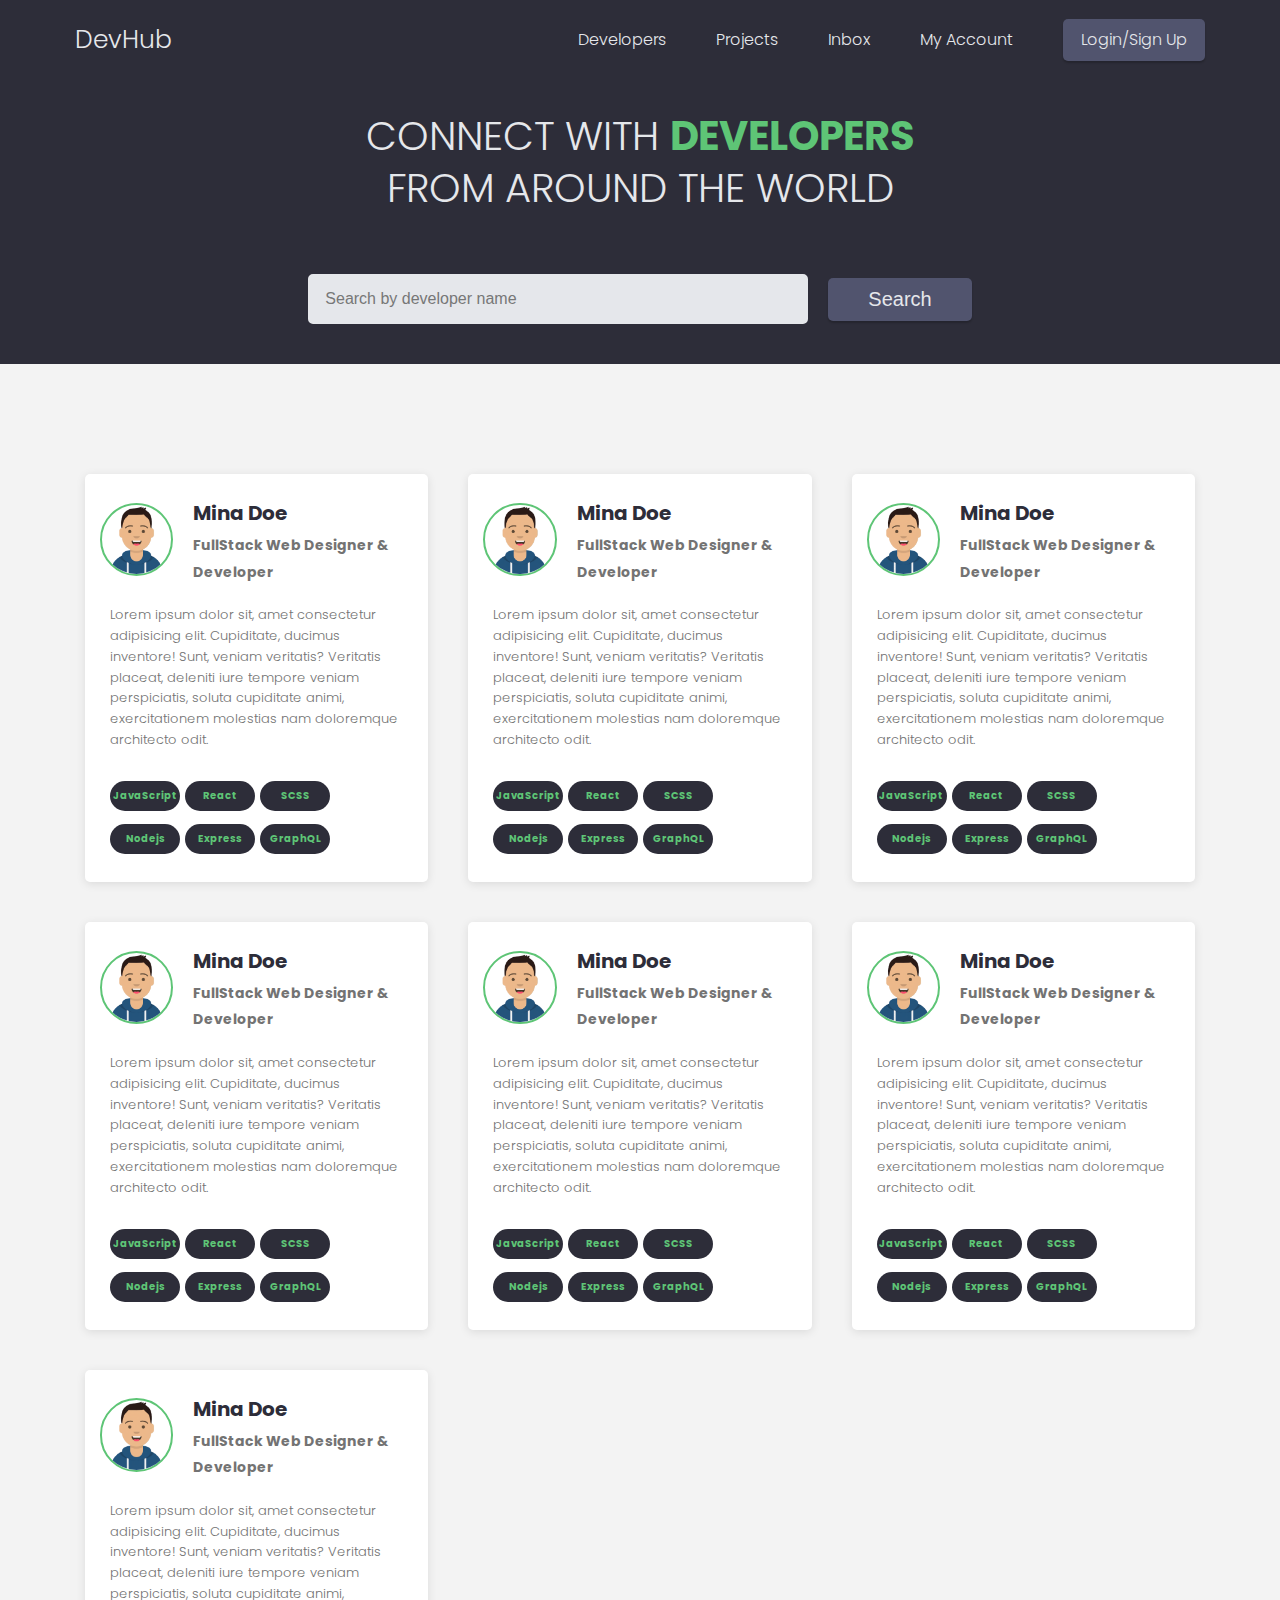
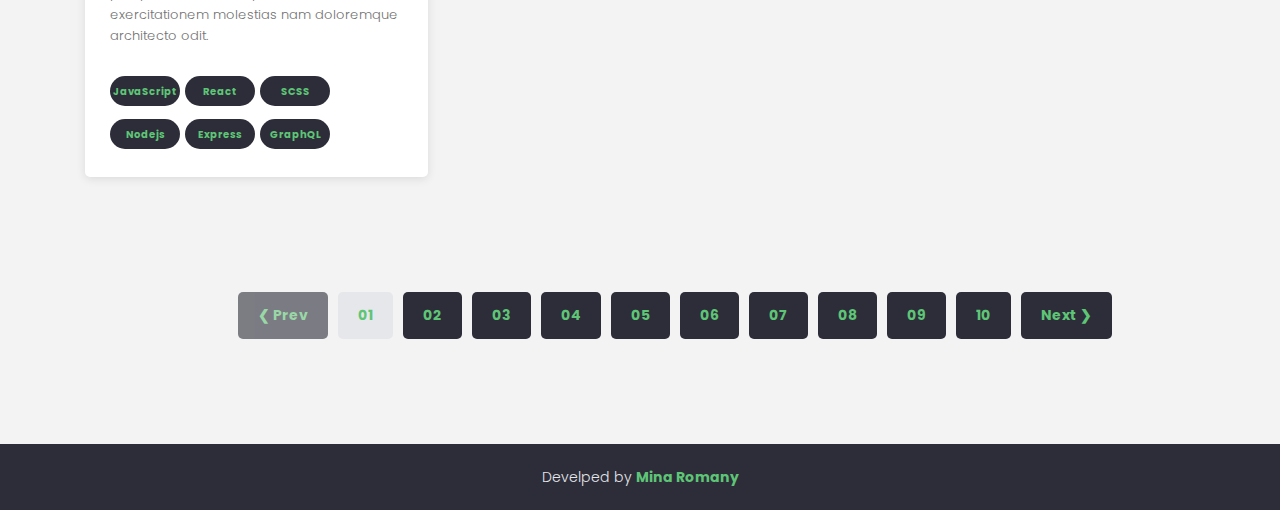
==== index.html @ d19c5fb2 "V.1" ====
<!DOCTYPE html>
<html lang="en">
  <head>
    <title>DevHub - Connect with Developers!</title>
    <meta charset="UTF-8" />
    <meta http-equiv="X-UA-Compatible" content="IE=edge" />
    <meta name="viewport" content="width=device-width, initial-scale=1.0" />
    <!-- Favicon -->
    <link
      rel="shortcut icon"
      href="./images/favicon-32x32.png"
      type="image/x-icon"
    />
    <!-- Google Fonts -->
    <link
      href="https://fonts.googleapis.com/css?family=Poppins:300,400,500,600&display=swap"
      rel="stylesheet"
    />
    <!-- FontAwesome CDN -->
    <link
      rel="stylesheet"
      href="https://cdnjs.cloudflare.com/ajax/libs/font-awesome/6.1.1/css/all.min.css"
      integrity="sha512-KfkfwYDsLkIlwQp6LFnl8zNdLGxu9YAA1QvwINks4PhcElQSvqcyVLLD9aMhXd13uQjoXtEKNosOWaZqXgel0g=="
      crossorigin="anonymous"
      referrerpolicy="no-referrer"
    />
    <!--Main CSS File-->
    <link rel="stylesheet" href="./styles/main.css" />
  </head>
  <body>
    <!--Start Header-->
    <header class="header">
      <div class="container">
        <nav class="nav">
          <div class="nav__logo">
            <a class="logo" href="index.html">
              <i class="fa-solid fa-code"></i>
              <span>DevHub</span></a
            >
          </div>
          <ul class="nav__links">
            <li class="nav__item">
              <a class="nav__link" href="index.html">Developers</a>
            </li>
            <li class="nav__item">
              <a class="nav__link" href="projects.html">Projects</a>
            </li>
            <li class="nav__item">
              <a class="nav__link" href="#">Inbox</a>
            </li>
            <li class="nav__item">
              <a class="nav__link" href="#">My Account</a>
            </li>
            <li class="nav__item">
              <a class="nav__link btn btn__nav" href="#">Login/Sign Up</a>
            </li>
          </ul>
        </nav>
      </div>
    </header>
    <!--End Header-->

    <!-- Start Main-->
    <main class="main">
      <!--Start Hero Section -->
      <section class="hero__section">
        <div class="container">
          <div class="hero__section--text">
            <h2>CONNECT WITH <span>DEVELOPERS</span></h2>
            <h2>FROM AROUND THE WORLD</h2>
          </div>

          <div class="hero__section--search">
            <form class="form" action="#" method="get">
              <input
                class="search__input"
                id="formsearch"
                type="text"
                name="text"
                placeholder="Search by developer name"
              />
              <input class="btn btn__search" type="submit" value="Search" />
            </form>
          </div>
        </div>
      </section>
      <!--End Hero Section -->

      <!--Start Search Result Section -->
      <section class="search__result">
        <div class="container">
          <div class="cards">
            <div class="card">
              <a href="#" class="card__body">
                <div class="dev__profile">
                  <img
                    class="avatar"
                    src="./images/developer.png"
                    alt="developer-image"
                  />
                  <div class="dev__meta">
                    <h3>Mina Doe</h3>
                    <h5>FullStack Web Designer & Developer</h5>
                  </div>
                </div>
                <p class="dev__info">
                  Lorem ipsum dolor sit, amet consectetur adipisicing elit.
                  Cupiditate, ducimus inventore! Sunt, veniam veritatis?
                  Veritatis placeat, deleniti iure tempore veniam perspiciatis,
                  soluta cupiditate animi, exercitationem molestias nam
                  doloremque architecto odit.
                </p>
                <div class="dev__skills tags__container">
                  <span class="tag">
                    <small>JavaScript</small>
                  </span>
                  <span class="tag">
                    <small>React</small>
                  </span>
                  <span class="tag">
                    <small>SCSS</small>
                  </span>
                  <span class="tag">
                    <small>Nodejs</small>
                  </span>
                  <span class="tag">
                    <small>Express</small>
                  </span>
                  <span class="tag">
                    <small>GraphQL</small>
                  </span>
                </div>
              </a>
            </div>

            <div class="card">
              <div class="dev">
                <a href="#" class="card__body">
                  <div class="dev__profile">
                    <img
                      class="avatar"
                      src="./images/developer.png"
                      alt="developer-image"
                    />
                    <div class="dev__meta">
                      <h3>Mina Doe</h3>
                      <h5>FullStack Web Designer & Developer</h5>
                    </div>
                  </div>
                  <p class="dev__info">
                    Lorem ipsum dolor sit, amet consectetur adipisicing elit.
                    Cupiditate, ducimus inventore! Sunt, veniam veritatis?
                    Veritatis placeat, deleniti iure tempore veniam
                    perspiciatis, soluta cupiditate animi, exercitationem
                    molestias nam doloremque architecto odit.
                  </p>
                  <div class="dev__skills tags__container">
                    <span class="tag">
                      <small>JavaScript</small>
                    </span>
                    <span class="tag">
                      <small>React</small>
                    </span>
                    <span class="tag">
                      <small>SCSS</small>
                    </span>
                    <span class="tag">
                      <small>Nodejs</small>
                    </span>
                    <span class="tag">
                      <small>Express</small>
                    </span>
                    <span class="tag">
                      <small>GraphQL</small>
                    </span>
                  </div>
                </a>
              </div>
            </div>

            <div class="card">
              <div class="dev">
                <a href="#" class="card__body">
                  <div class="dev__profile">
                    <img
                      class="avatar"
                      src="./images/developer.png"
                      alt="developer-image"
                    />
                    <div class="dev__meta">
                      <h3>Mina Doe</h3>
                      <h5>FullStack Web Designer & Developer</h5>
                    </div>
                  </div>
                  <p class="dev__info">
                    Lorem ipsum dolor sit, amet consectetur adipisicing elit.
                    Cupiditate, ducimus inventore! Sunt, veniam veritatis?
                    Veritatis placeat, deleniti iure tempore veniam
                    perspiciatis, soluta cupiditate animi, exercitationem
                    molestias nam doloremque architecto odit.
                  </p>
                  <div class="dev__skills tags__container">
                    <span class="tag">
                      <small>JavaScript</small>
                    </span>
                    <span class="tag">
                      <small>React</small>
                    </span>
                    <span class="tag">
                      <small>SCSS</small>
                    </span>
                    <span class="tag">
                      <small>Nodejs</small>
                    </span>
                    <span class="tag">
                      <small>Express</small>
                    </span>
                    <span class="tag">
                      <small>GraphQL</small>
                    </span>
                  </div>
                </a>
              </div>
            </div>

            <div class="card">
              <div class="dev">
                <a href="#" class="card__body">
                  <div class="dev__profile">
                    <img
                      class="avatar"
                      src="./images/developer.png"
                      alt="developer-image"
                    />
                    <div class="dev__meta">
                      <h3>Mina Doe</h3>
                      <h5>FullStack Web Designer & Developer</h5>
                    </div>
                  </div>
                  <p class="dev__info">
                    Lorem ipsum dolor sit, amet consectetur adipisicing elit.
                    Cupiditate, ducimus inventore! Sunt, veniam veritatis?
                    Veritatis placeat, deleniti iure tempore veniam
                    perspiciatis, soluta cupiditate animi, exercitationem
                    molestias nam doloremque architecto odit.
                  </p>
                  <div class="dev__skills tags__container">
                    <span class="tag">
                      <small>JavaScript</small>
                    </span>
                    <span class="tag">
                      <small>React</small>
                    </span>
                    <span class="tag">
                      <small>SCSS</small>
                    </span>
                    <span class="tag">
                      <small>Nodejs</small>
                    </span>
                    <span class="tag">
                      <small>Express</small>
                    </span>
                    <span class="tag">
                      <small>GraphQL</small>
                    </span>
                  </div>
                </a>
              </div>
            </div>

            <div class="card">
              <div class="dev">
                <a href="#" class="card__body">
                  <div class="dev__profile">
                    <img
                      class="avatar"
                      src="./images/developer.png"
                      alt="developer-image"
                    />
                    <div class="dev__meta">
                      <h3>Mina Doe</h3>
                      <h5>FullStack Web Designer & Developer</h5>
                    </div>
                  </div>
                  <p class="dev__info">
                    Lorem ipsum dolor sit, amet consectetur adipisicing elit.
                    Cupiditate, ducimus inventore! Sunt, veniam veritatis?
                    Veritatis placeat, deleniti iure tempore veniam
                    perspiciatis, soluta cupiditate animi, exercitationem
                    molestias nam doloremque architecto odit.
                  </p>
                  <div class="dev__skills tags__container">
                    <span class="tag">
                      <small>JavaScript</small>
                    </span>
                    <span class="tag">
                      <small>React</small>
                    </span>
                    <span class="tag">
                      <small>SCSS</small>
                    </span>
                    <span class="tag">
                      <small>Nodejs</small>
                    </span>
                    <span class="tag">
                      <small>Express</small>
                    </span>
                    <span class="tag">
                      <small>GraphQL</small>
                    </span>
                  </div>
                </a>
              </div>
            </div>

            <div class="card">
              <div class="dev">
                <a href="#" class="card__body">
                  <div class="dev__profile">
                    <img
                      class="avatar"
                      src="./images/developer.png"
                      alt="developer-image"
                    />
                    <div class="dev__meta">
                      <h3>Mina Doe</h3>
                      <h5>FullStack Web Designer & Developer</h5>
                    </div>
                  </div>
                  <p class="dev__info">
                    Lorem ipsum dolor sit, amet consectetur adipisicing elit.
                    Cupiditate, ducimus inventore! Sunt, veniam veritatis?
                    Veritatis placeat, deleniti iure tempore veniam
                    perspiciatis, soluta cupiditate animi, exercitationem
                    molestias nam doloremque architecto odit.
                  </p>
                  <div class="dev__skills tags__container">
                    <span class="tag">
                      <small>JavaScript</small>
                    </span>
                    <span class="tag">
                      <small>React</small>
                    </span>
                    <span class="tag">
                      <small>SCSS</small>
                    </span>
                    <span class="tag">
                      <small>Nodejs</small>
                    </span>
                    <span class="tag">
                      <small>Express</small>
                    </span>
                    <span class="tag">
                      <small>GraphQL</small>
                    </span>
                  </div>
                </a>
              </div>
            </div>

            <div class="card">
              <div class="dev">
                <a href="#" class="card__body">
                  <div class="dev__profile">
                    <img
                      class="avatar"
                      src="./images/developer.png"
                      alt="developer-image"
                    />
                    <div class="dev__meta">
                      <h3>Mina Doe</h3>
                      <h5>FullStack Web Designer & Developer</h5>
                    </div>
                  </div>
                  <p class="dev__info">
                    Lorem ipsum dolor sit, amet consectetur adipisicing elit.
                    Cupiditate, ducimus inventore! Sunt, veniam veritatis?
                    Veritatis placeat, deleniti iure tempore veniam
                    perspiciatis, soluta cupiditate animi, exercitationem
                    molestias nam doloremque architecto odit.
                  </p>
                  <div class="dev__skills tags__container">
                    <span class="tag">
                      <small>JavaScript</small>
                    </span>
                    <span class="tag">
                      <small>React</small>
                    </span>
                    <span class="tag">
                      <small>SCSS</small>
                    </span>
                    <span class="tag">
                      <small>Nodejs</small>
                    </span>
                    <span class="tag">
                      <small>Express</small>
                    </span>
                    <span class="tag">
                      <small>GraphQL</small>
                    </span>
                  </div>
                </a>
              </div>
            </div>
          </div>
        </div>
      </section>
      <!--End Search Result Section -->

      <!--Start pagination -->
      <div class="pagination">
        <ul class="container">
          <li><a href="#" class="btn btn--disabled">&#10094; Prev</a></li>
          <li><a href="#" class="btn btn--active">01</a></li>
          <li><a href="#" class="btn">02</a></li>
          <li><a href="#" class="btn">03</a></li>
          <li><a href="#" class="btn">04</a></li>
          <li><a href="#" class="btn">05</a></li>
          <li><a href="#" class="btn">06</a></li>
          <li><a href="#" class="btn">07</a></li>
          <li><a href="#" class="btn">08</a></li>
          <li><a href="#" class="btn">09</a></li>
          <li><a href="#" class="btn">10</a></li>
          <li><a href="#" class="btn">Next &#10095;</a></li>
        </ul>
      </div>
      <!--End pagination -->
    </main>
    <!-- End Main -->

    <!-- Start Footer -->
    <footer class="footer">
      <span
        >Develped by
        <a href="https://github.com/MinaRomany53" target="_blank"
          >Mina Romany</a
        >
      </span>
    </footer>
    <!-- End Footer -->
  </body>
</html>
---- styles/main.css ----
@import url(./base.css);
@import url(./components.css);
@import url(./homepage.css);
@import url(./projects.css);
@import url(./single-project.css);
@import url(./form.css);
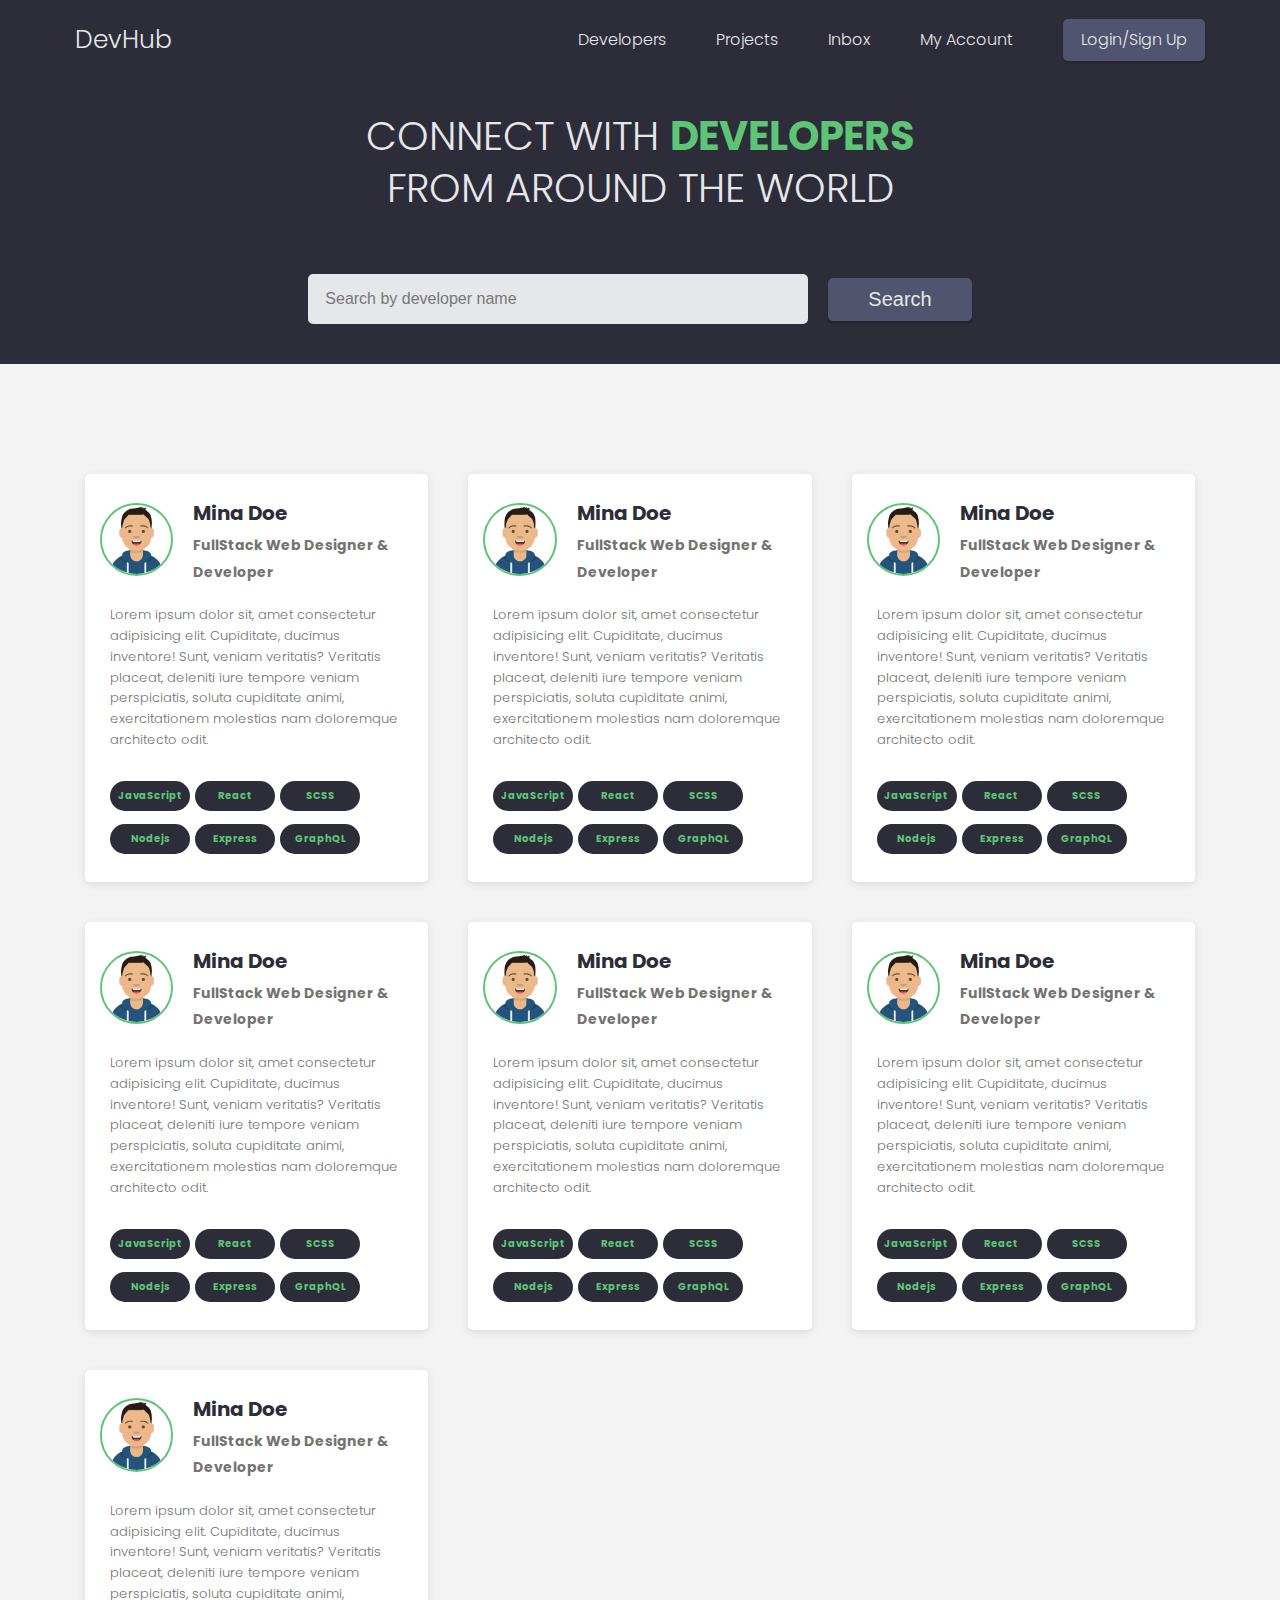
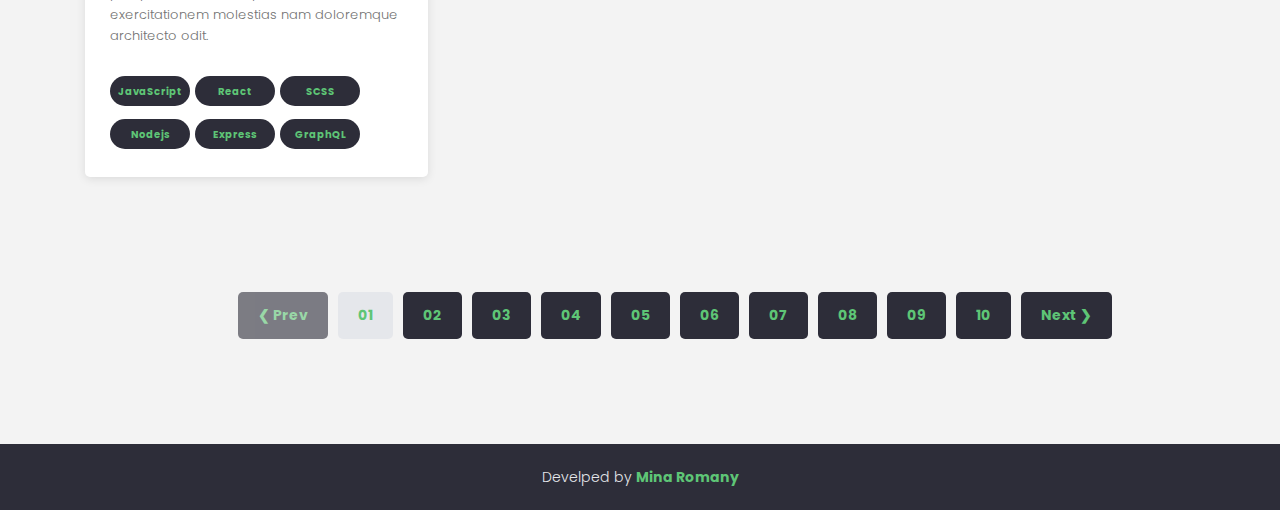
==== commit b501d374: "V.2" ====
--- a/index.html
+++ b/index.html
@@ -91,7 +91,7 @@
         <div class="container">
           <div class="cards">
             <div class="card">
-              <a href="#" class="card__body">
+              <a href="profile.html" class="card__body">
                 <div class="dev__profile">
                   <img
                     class="avatar"
@@ -135,232 +135,232 @@
 
             <div class="card">
               <div class="dev">
-                <a href="#" class="card__body">
-                  <div class="dev__profile">
-                    <img
-                      class="avatar"
-                      src="./images/developer.png"
-                      alt="developer-image"
-                    />
-                    <div class="dev__meta">
-                      <h3>Mina Doe</h3>
-                      <h5>FullStack Web Designer & Developer</h5>
-                    </div>
-                  </div>
-                  <p class="dev__info">
-                    Lorem ipsum dolor sit, amet consectetur adipisicing elit.
-                    Cupiditate, ducimus inventore! Sunt, veniam veritatis?
-                    Veritatis placeat, deleniti iure tempore veniam
-                    perspiciatis, soluta cupiditate animi, exercitationem
-                    molestias nam doloremque architecto odit.
-                  </p>
-                  <div class="dev__skills tags__container">
-                    <span class="tag">
-                      <small>JavaScript</small>
-                    </span>
-                    <span class="tag">
-                      <small>React</small>
-                    </span>
-                    <span class="tag">
-                      <small>SCSS</small>
-                    </span>
-                    <span class="tag">
-                      <small>Nodejs</small>
-                    </span>
-                    <span class="tag">
-                      <small>Express</small>
-                    </span>
-                    <span class="tag">
-                      <small>GraphQL</small>
-                    </span>
-                  </div>
-                </a>
-              </div>
-            </div>
-
-            <div class="card">
-              <div class="dev">
-                <a href="#" class="card__body">
-                  <div class="dev__profile">
-                    <img
-                      class="avatar"
-                      src="./images/developer.png"
-                      alt="developer-image"
-                    />
-                    <div class="dev__meta">
-                      <h3>Mina Doe</h3>
-                      <h5>FullStack Web Designer & Developer</h5>
-                    </div>
-                  </div>
-                  <p class="dev__info">
-                    Lorem ipsum dolor sit, amet consectetur adipisicing elit.
-                    Cupiditate, ducimus inventore! Sunt, veniam veritatis?
-                    Veritatis placeat, deleniti iure tempore veniam
-                    perspiciatis, soluta cupiditate animi, exercitationem
-                    molestias nam doloremque architecto odit.
-                  </p>
-                  <div class="dev__skills tags__container">
-                    <span class="tag">
-                      <small>JavaScript</small>
-                    </span>
-                    <span class="tag">
-                      <small>React</small>
-                    </span>
-                    <span class="tag">
-                      <small>SCSS</small>
-                    </span>
-                    <span class="tag">
-                      <small>Nodejs</small>
-                    </span>
-                    <span class="tag">
-                      <small>Express</small>
-                    </span>
-                    <span class="tag">
-                      <small>GraphQL</small>
-                    </span>
-                  </div>
-                </a>
-              </div>
-            </div>
-
-            <div class="card">
-              <div class="dev">
-                <a href="#" class="card__body">
-                  <div class="dev__profile">
-                    <img
-                      class="avatar"
-                      src="./images/developer.png"
-                      alt="developer-image"
-                    />
-                    <div class="dev__meta">
-                      <h3>Mina Doe</h3>
-                      <h5>FullStack Web Designer & Developer</h5>
-                    </div>
-                  </div>
-                  <p class="dev__info">
-                    Lorem ipsum dolor sit, amet consectetur adipisicing elit.
-                    Cupiditate, ducimus inventore! Sunt, veniam veritatis?
-                    Veritatis placeat, deleniti iure tempore veniam
-                    perspiciatis, soluta cupiditate animi, exercitationem
-                    molestias nam doloremque architecto odit.
-                  </p>
-                  <div class="dev__skills tags__container">
-                    <span class="tag">
-                      <small>JavaScript</small>
-                    </span>
-                    <span class="tag">
-                      <small>React</small>
-                    </span>
-                    <span class="tag">
-                      <small>SCSS</small>
-                    </span>
-                    <span class="tag">
-                      <small>Nodejs</small>
-                    </span>
-                    <span class="tag">
-                      <small>Express</small>
-                    </span>
-                    <span class="tag">
-                      <small>GraphQL</small>
-                    </span>
-                  </div>
-                </a>
-              </div>
-            </div>
-
-            <div class="card">
-              <div class="dev">
-                <a href="#" class="card__body">
-                  <div class="dev__profile">
-                    <img
-                      class="avatar"
-                      src="./images/developer.png"
-                      alt="developer-image"
-                    />
-                    <div class="dev__meta">
-                      <h3>Mina Doe</h3>
-                      <h5>FullStack Web Designer & Developer</h5>
-                    </div>
-                  </div>
-                  <p class="dev__info">
-                    Lorem ipsum dolor sit, amet consectetur adipisicing elit.
-                    Cupiditate, ducimus inventore! Sunt, veniam veritatis?
-                    Veritatis placeat, deleniti iure tempore veniam
-                    perspiciatis, soluta cupiditate animi, exercitationem
-                    molestias nam doloremque architecto odit.
-                  </p>
-                  <div class="dev__skills tags__container">
-                    <span class="tag">
-                      <small>JavaScript</small>
-                    </span>
-                    <span class="tag">
-                      <small>React</small>
-                    </span>
-                    <span class="tag">
-                      <small>SCSS</small>
-                    </span>
-                    <span class="tag">
-                      <small>Nodejs</small>
-                    </span>
-                    <span class="tag">
-                      <small>Express</small>
-                    </span>
-                    <span class="tag">
-                      <small>GraphQL</small>
-                    </span>
-                  </div>
-                </a>
-              </div>
-            </div>
-
-            <div class="card">
-              <div class="dev">
-                <a href="#" class="card__body">
-                  <div class="dev__profile">
-                    <img
-                      class="avatar"
-                      src="./images/developer.png"
-                      alt="developer-image"
-                    />
-                    <div class="dev__meta">
-                      <h3>Mina Doe</h3>
-                      <h5>FullStack Web Designer & Developer</h5>
-                    </div>
-                  </div>
-                  <p class="dev__info">
-                    Lorem ipsum dolor sit, amet consectetur adipisicing elit.
-                    Cupiditate, ducimus inventore! Sunt, veniam veritatis?
-                    Veritatis placeat, deleniti iure tempore veniam
-                    perspiciatis, soluta cupiditate animi, exercitationem
-                    molestias nam doloremque architecto odit.
-                  </p>
-                  <div class="dev__skills tags__container">
-                    <span class="tag">
-                      <small>JavaScript</small>
-                    </span>
-                    <span class="tag">
-                      <small>React</small>
-                    </span>
-                    <span class="tag">
-                      <small>SCSS</small>
-                    </span>
-                    <span class="tag">
-                      <small>Nodejs</small>
-                    </span>
-                    <span class="tag">
-                      <small>Express</small>
-                    </span>
-                    <span class="tag">
-                      <small>GraphQL</small>
-                    </span>
-                  </div>
-                </a>
-              </div>
-            </div>
-
-            <div class="card">
-              <div class="dev">
-                <a href="#" class="card__body">
+                <a href="profile.html" class="card__body">
+                  <div class="dev__profile">
+                    <img
+                      class="avatar"
+                      src="./images/developer.png"
+                      alt="developer-image"
+                    />
+                    <div class="dev__meta">
+                      <h3>Mina Doe</h3>
+                      <h5>FullStack Web Designer & Developer</h5>
+                    </div>
+                  </div>
+                  <p class="dev__info">
+                    Lorem ipsum dolor sit, amet consectetur adipisicing elit.
+                    Cupiditate, ducimus inventore! Sunt, veniam veritatis?
+                    Veritatis placeat, deleniti iure tempore veniam
+                    perspiciatis, soluta cupiditate animi, exercitationem
+                    molestias nam doloremque architecto odit.
+                  </p>
+                  <div class="dev__skills tags__container">
+                    <span class="tag">
+                      <small>JavaScript</small>
+                    </span>
+                    <span class="tag">
+                      <small>React</small>
+                    </span>
+                    <span class="tag">
+                      <small>SCSS</small>
+                    </span>
+                    <span class="tag">
+                      <small>Nodejs</small>
+                    </span>
+                    <span class="tag">
+                      <small>Express</small>
+                    </span>
+                    <span class="tag">
+                      <small>GraphQL</small>
+                    </span>
+                  </div>
+                </a>
+              </div>
+            </div>
+
+            <div class="card">
+              <div class="dev">
+                <a href="profile.html" class="card__body">
+                  <div class="dev__profile">
+                    <img
+                      class="avatar"
+                      src="./images/developer.png"
+                      alt="developer-image"
+                    />
+                    <div class="dev__meta">
+                      <h3>Mina Doe</h3>
+                      <h5>FullStack Web Designer & Developer</h5>
+                    </div>
+                  </div>
+                  <p class="dev__info">
+                    Lorem ipsum dolor sit, amet consectetur adipisicing elit.
+                    Cupiditate, ducimus inventore! Sunt, veniam veritatis?
+                    Veritatis placeat, deleniti iure tempore veniam
+                    perspiciatis, soluta cupiditate animi, exercitationem
+                    molestias nam doloremque architecto odit.
+                  </p>
+                  <div class="dev__skills tags__container">
+                    <span class="tag">
+                      <small>JavaScript</small>
+                    </span>
+                    <span class="tag">
+                      <small>React</small>
+                    </span>
+                    <span class="tag">
+                      <small>SCSS</small>
+                    </span>
+                    <span class="tag">
+                      <small>Nodejs</small>
+                    </span>
+                    <span class="tag">
+                      <small>Express</small>
+                    </span>
+                    <span class="tag">
+                      <small>GraphQL</small>
+                    </span>
+                  </div>
+                </a>
+              </div>
+            </div>
+
+            <div class="card">
+              <div class="dev">
+                <a href="profile.html" class="card__body">
+                  <div class="dev__profile">
+                    <img
+                      class="avatar"
+                      src="./images/developer.png"
+                      alt="developer-image"
+                    />
+                    <div class="dev__meta">
+                      <h3>Mina Doe</h3>
+                      <h5>FullStack Web Designer & Developer</h5>
+                    </div>
+                  </div>
+                  <p class="dev__info">
+                    Lorem ipsum dolor sit, amet consectetur adipisicing elit.
+                    Cupiditate, ducimus inventore! Sunt, veniam veritatis?
+                    Veritatis placeat, deleniti iure tempore veniam
+                    perspiciatis, soluta cupiditate animi, exercitationem
+                    molestias nam doloremque architecto odit.
+                  </p>
+                  <div class="dev__skills tags__container">
+                    <span class="tag">
+                      <small>JavaScript</small>
+                    </span>
+                    <span class="tag">
+                      <small>React</small>
+                    </span>
+                    <span class="tag">
+                      <small>SCSS</small>
+                    </span>
+                    <span class="tag">
+                      <small>Nodejs</small>
+                    </span>
+                    <span class="tag">
+                      <small>Express</small>
+                    </span>
+                    <span class="tag">
+                      <small>GraphQL</small>
+                    </span>
+                  </div>
+                </a>
+              </div>
+            </div>
+
+            <div class="card">
+              <div class="dev">
+                <a href="profile.html" class="card__body">
+                  <div class="dev__profile">
+                    <img
+                      class="avatar"
+                      src="./images/developer.png"
+                      alt="developer-image"
+                    />
+                    <div class="dev__meta">
+                      <h3>Mina Doe</h3>
+                      <h5>FullStack Web Designer & Developer</h5>
+                    </div>
+                  </div>
+                  <p class="dev__info">
+                    Lorem ipsum dolor sit, amet consectetur adipisicing elit.
+                    Cupiditate, ducimus inventore! Sunt, veniam veritatis?
+                    Veritatis placeat, deleniti iure tempore veniam
+                    perspiciatis, soluta cupiditate animi, exercitationem
+                    molestias nam doloremque architecto odit.
+                  </p>
+                  <div class="dev__skills tags__container">
+                    <span class="tag">
+                      <small>JavaScript</small>
+                    </span>
+                    <span class="tag">
+                      <small>React</small>
+                    </span>
+                    <span class="tag">
+                      <small>SCSS</small>
+                    </span>
+                    <span class="tag">
+                      <small>Nodejs</small>
+                    </span>
+                    <span class="tag">
+                      <small>Express</small>
+                    </span>
+                    <span class="tag">
+                      <small>GraphQL</small>
+                    </span>
+                  </div>
+                </a>
+              </div>
+            </div>
+
+            <div class="card">
+              <div class="dev">
+                <a href="profile.html" class="card__body">
+                  <div class="dev__profile">
+                    <img
+                      class="avatar"
+                      src="./images/developer.png"
+                      alt="developer-image"
+                    />
+                    <div class="dev__meta">
+                      <h3>Mina Doe</h3>
+                      <h5>FullStack Web Designer & Developer</h5>
+                    </div>
+                  </div>
+                  <p class="dev__info">
+                    Lorem ipsum dolor sit, amet consectetur adipisicing elit.
+                    Cupiditate, ducimus inventore! Sunt, veniam veritatis?
+                    Veritatis placeat, deleniti iure tempore veniam
+                    perspiciatis, soluta cupiditate animi, exercitationem
+                    molestias nam doloremque architecto odit.
+                  </p>
+                  <div class="dev__skills tags__container">
+                    <span class="tag">
+                      <small>JavaScript</small>
+                    </span>
+                    <span class="tag">
+                      <small>React</small>
+                    </span>
+                    <span class="tag">
+                      <small>SCSS</small>
+                    </span>
+                    <span class="tag">
+                      <small>Nodejs</small>
+                    </span>
+                    <span class="tag">
+                      <small>Express</small>
+                    </span>
+                    <span class="tag">
+                      <small>GraphQL</small>
+                    </span>
+                  </div>
+                </a>
+              </div>
+            </div>
+
+            <div class="card">
+              <div class="dev">
+                <a href="profile.html" class="card__body">
                   <div class="dev__profile">
                     <img
                       class="avatar"
--- a/styles/main.css
+++ b/styles/main.css
@@ -4,3 +4,4 @@
 @import url(./projects.css);
 @import url(./single-project.css);
 @import url(./form.css);
+@import url(./profile.css);
